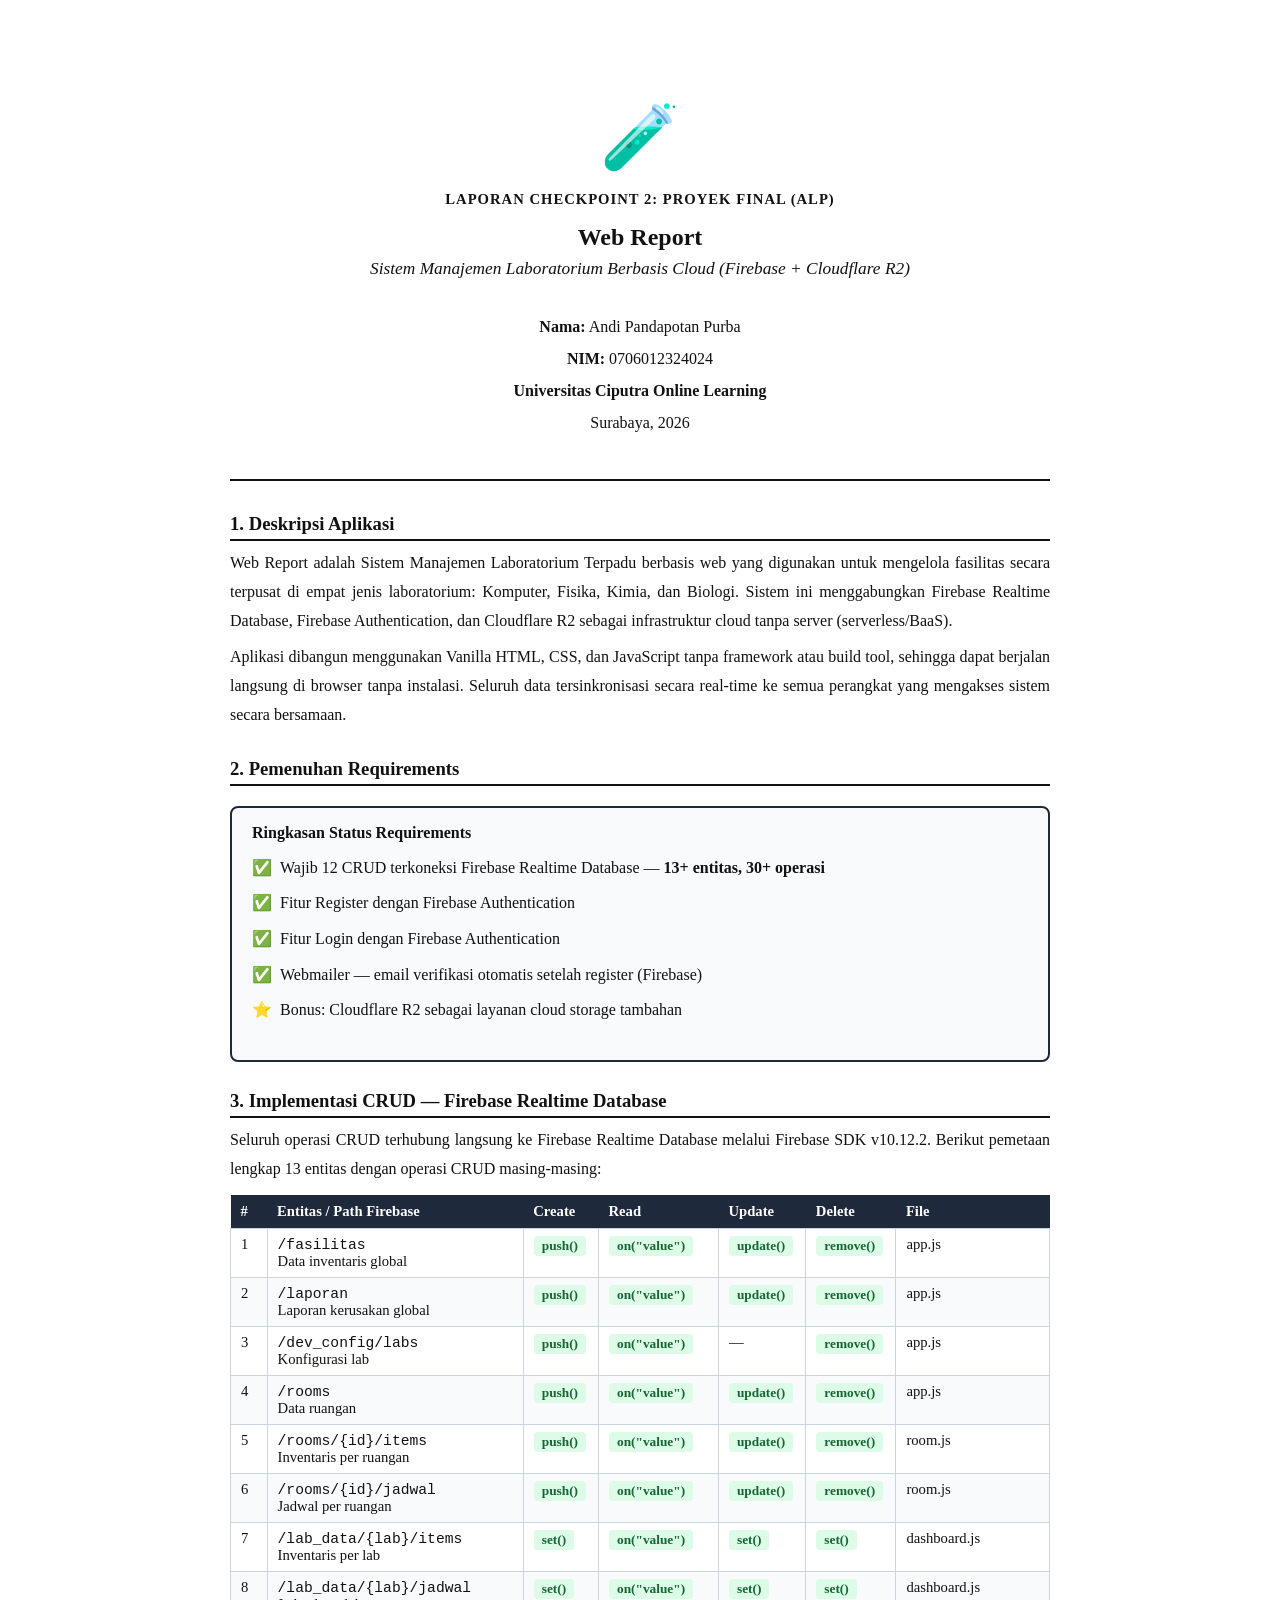
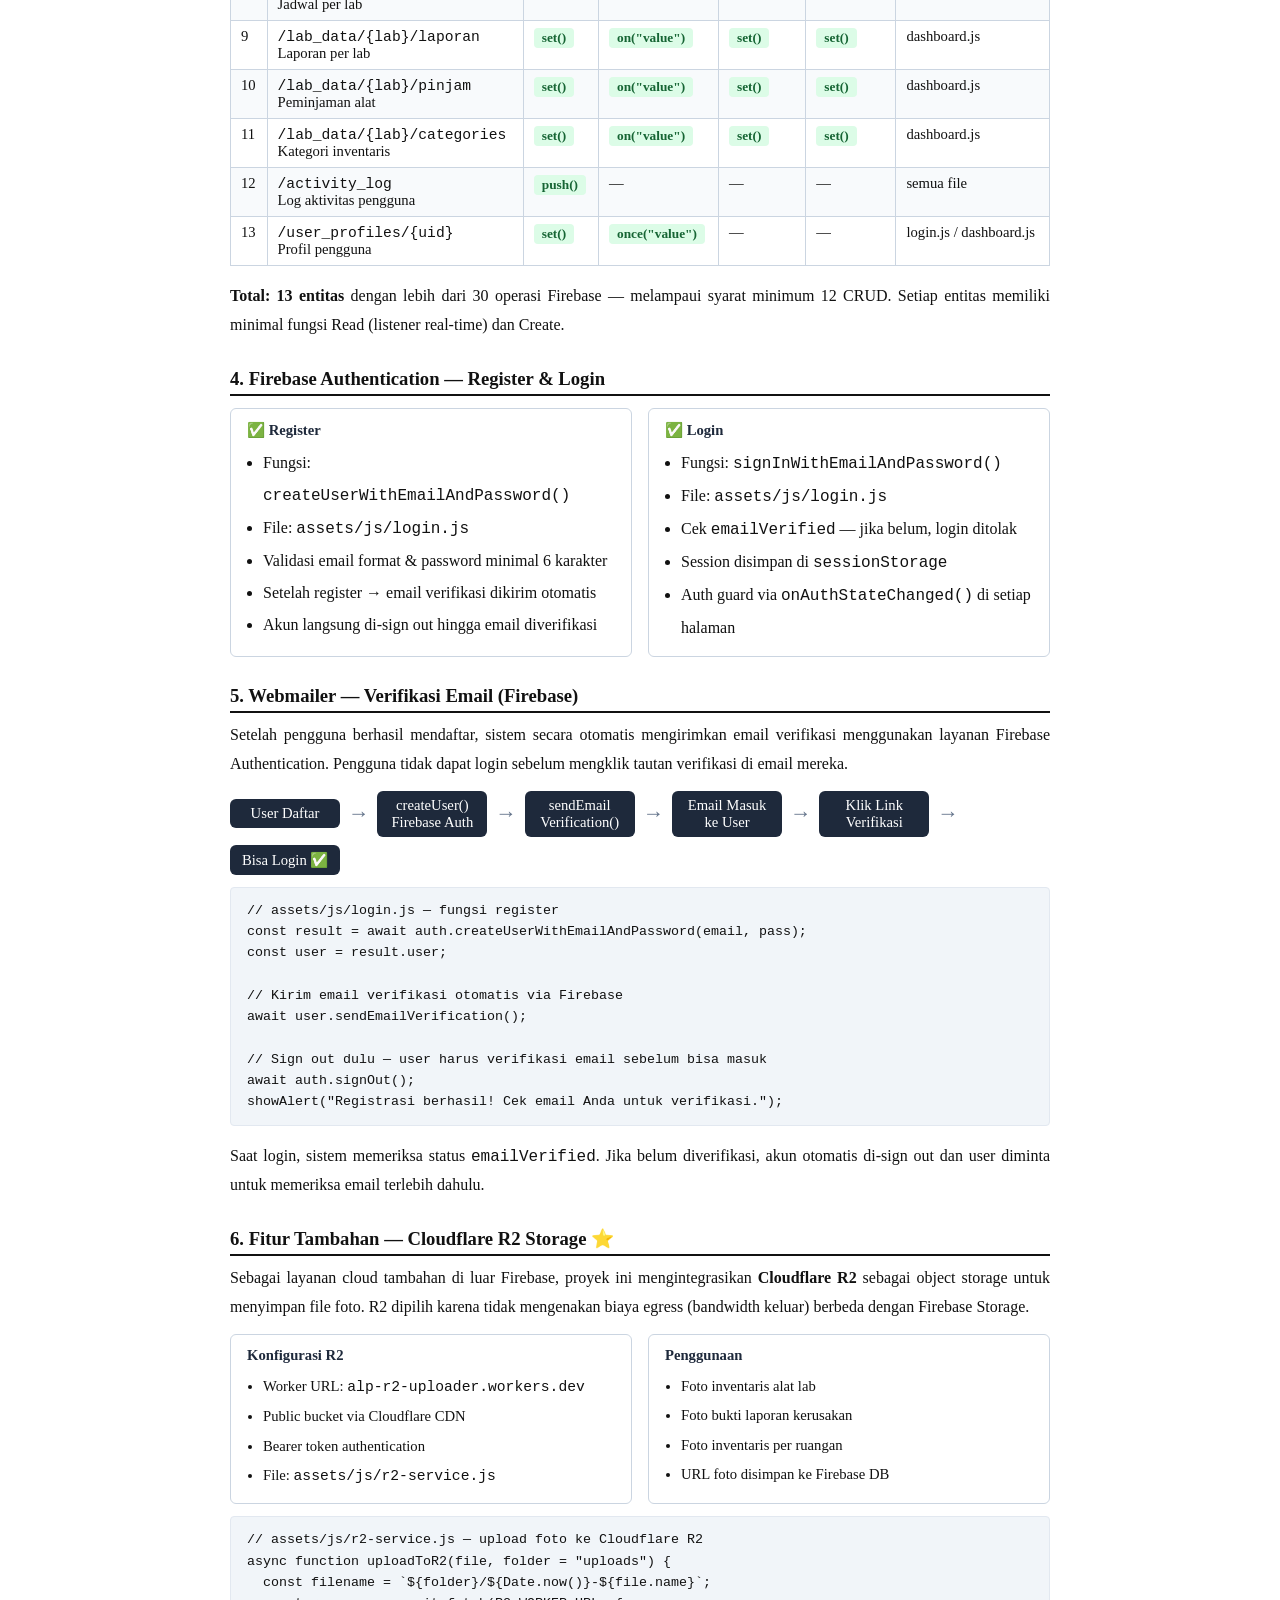
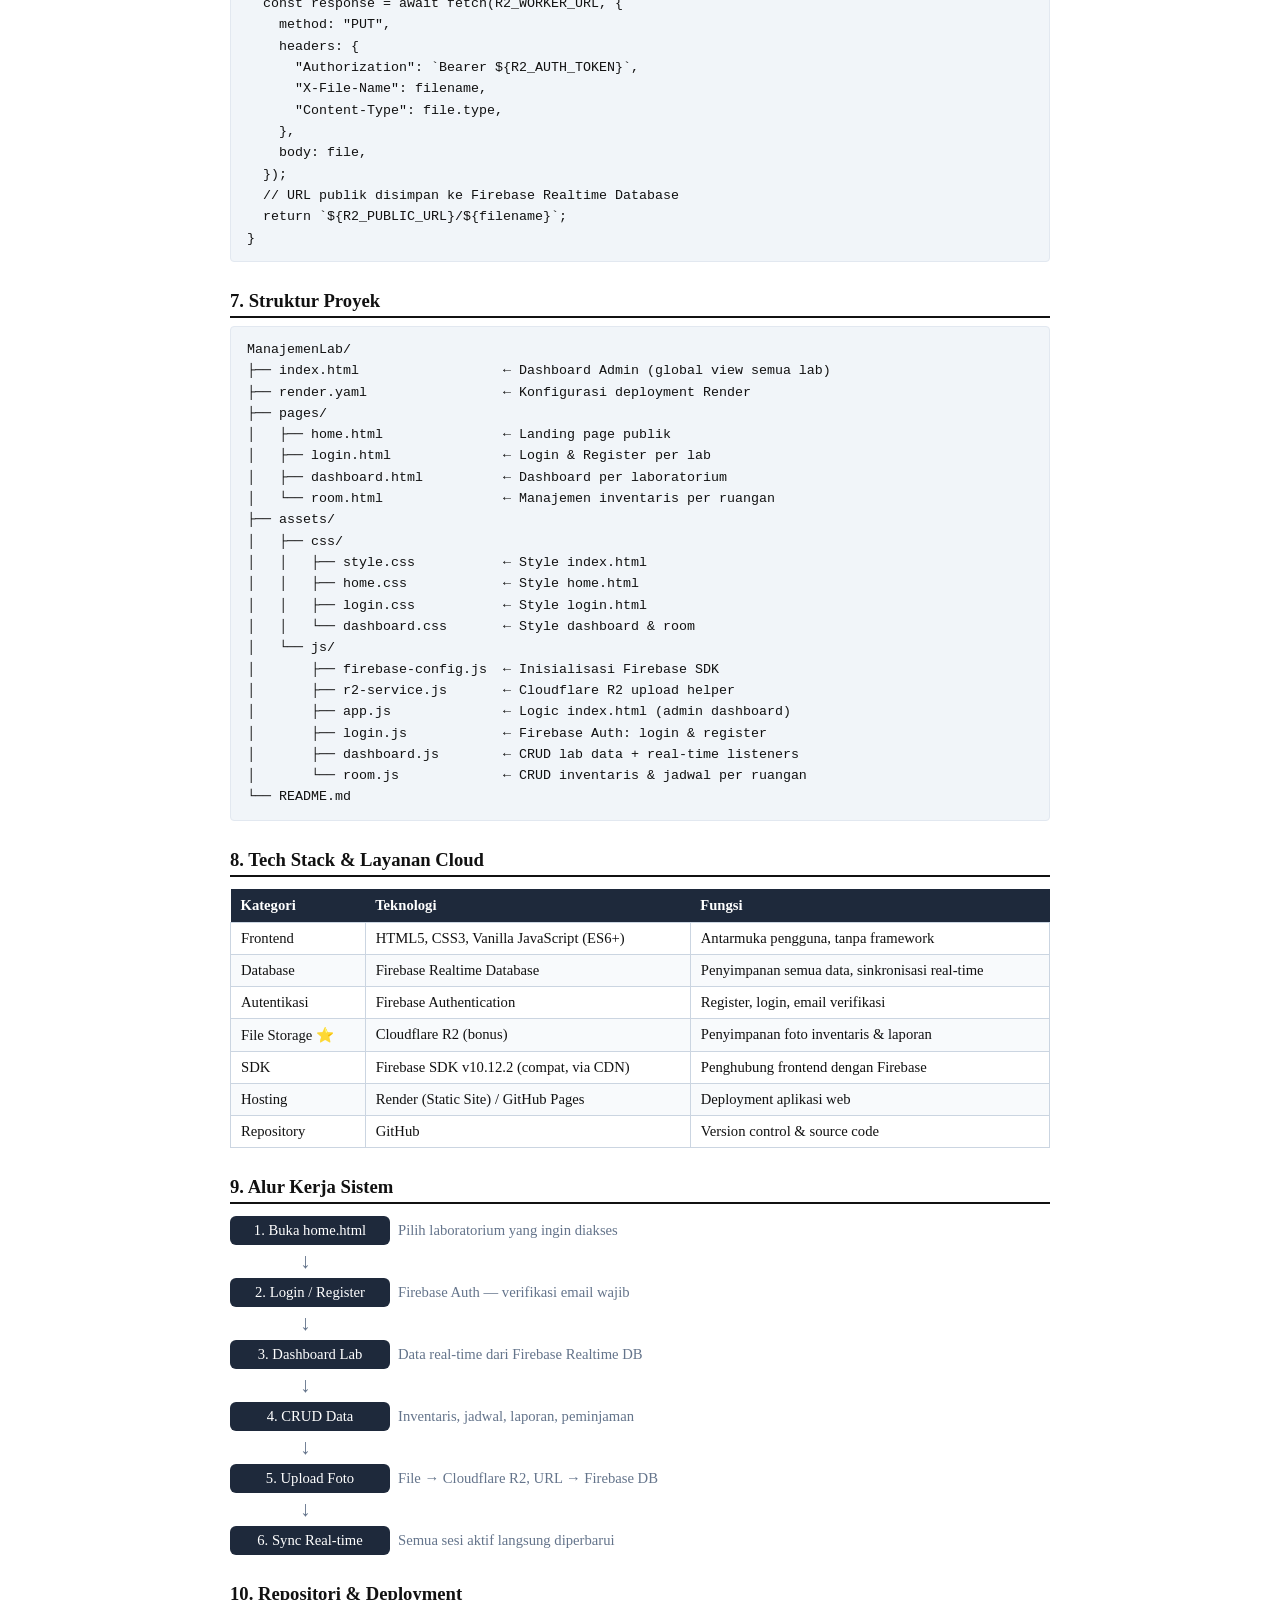
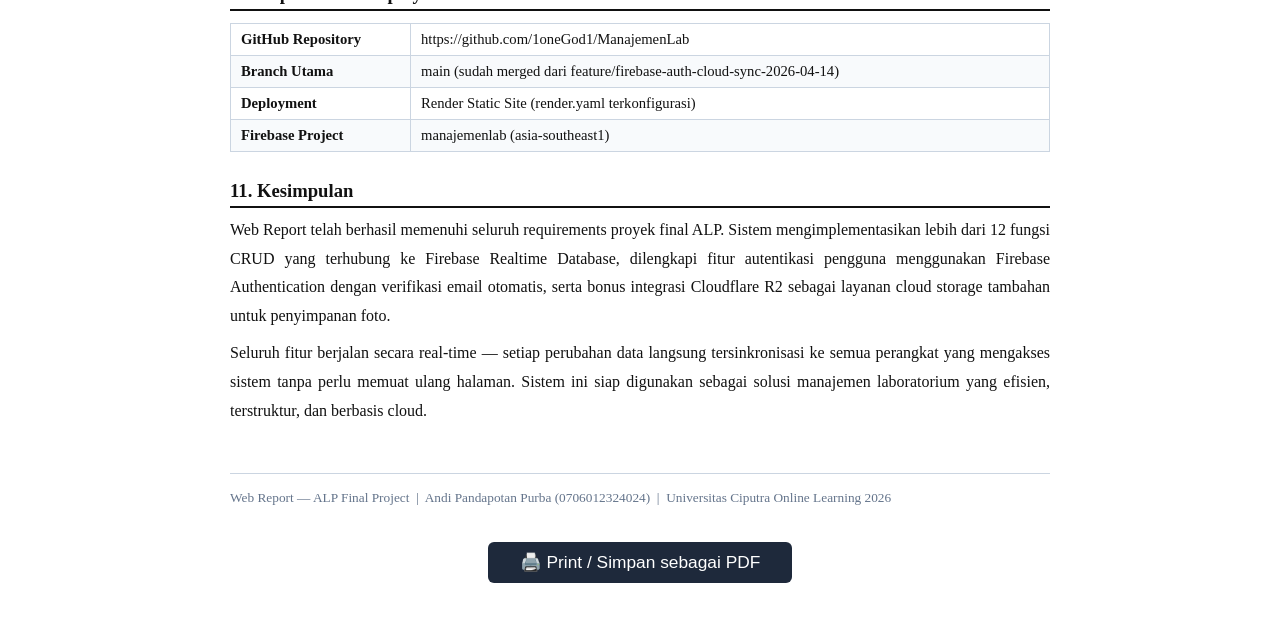
==== laporan-checkpoint2.html @ 84171e31 "Rebrand app name to Web Report" ====
<!DOCTYPE html>
<html lang="id">
<head>
  <meta charset="UTF-8" />
  <meta name="viewport" content="width=device-width, initial-scale=1.0" />
  <title>Laporan Checkpoint 2 — Web Report</title>
  <style>
    * { margin: 0; padding: 0; box-sizing: border-box; }

    body {
      font-family: "Times New Roman", Times, serif;
      font-size: 12pt;
      color: #111;
      background: #fff;
      padding: 40px;
      max-width: 900px;
      margin: 0 auto;
    }

    h1 { font-size: 16pt; text-align: center; margin-bottom: 4px; }
    h2 { font-size: 14pt; margin: 28px 0 8px; border-bottom: 2px solid #111; padding-bottom: 4px; }
    h3 { font-size: 12pt; margin: 16px 0 6px; }

    .cover {
      text-align: center;
      padding: 60px 0 40px;
      border-bottom: 2px solid #111;
      margin-bottom: 32px;
    }
    .cover .title { font-size: 18pt; font-weight: bold; margin: 16px 0 8px; }
    .cover .subtitle { font-size: 13pt; font-style: italic; margin-bottom: 32px; }
    .cover .meta { font-size: 12pt; line-height: 2; }
    .cover .logo { font-size: 48pt; margin-bottom: 16px; }

    p { line-height: 1.8; margin-bottom: 8px; text-align: justify; }

    table {
      width: 100%;
      border-collapse: collapse;
      margin: 12px 0 16px;
      font-size: 11pt;
    }
    th {
      background: #1e293b;
      color: #fff;
      padding: 8px 10px;
      text-align: left;
      font-weight: bold;
    }
    td { padding: 7px 10px; border: 1px solid #cbd5e1; vertical-align: top; }
    tr:nth-child(even) td { background: #f8fafc; }

    .badge {
      display: inline-block;
      padding: 2px 8px;
      border-radius: 4px;
      font-size: 10pt;
      font-weight: bold;
    }
    .badge.ok { background: #dcfce7; color: #166534; }
    .badge.warn { background: #fef9c3; color: #854d0e; }
    .badge.info { background: #dbeafe; color: #1e40af; }
    .badge.bonus { background: #f3e8ff; color: #6b21a8; }

    .checklist { list-style: none; padding: 0; margin: 8px 0 16px; }
    .checklist li { padding: 5px 0 5px 28px; position: relative; line-height: 1.6; }
    .checklist li::before { position: absolute; left: 0; }
    .checklist li.ok::before { content: "✅"; }
    .checklist li.bonus::before { content: "⭐"; }
    .checklist li.warn::before { content: "⚠️"; }

    .code {
      font-family: "Courier New", monospace;
      font-size: 10pt;
      background: #f1f5f9;
      border: 1px solid #e2e8f0;
      border-radius: 4px;
      padding: 12px 16px;
      margin: 8px 0 16px;
      white-space: pre;
      overflow-x: auto;
      line-height: 1.6;
    }

    .summary-box {
      border: 2px solid #1e293b;
      border-radius: 8px;
      padding: 16px 20px;
      margin: 20px 0;
      background: #f8fafc;
    }
    .summary-box h3 { margin-top: 0; }

    .two-col { display: grid; grid-template-columns: 1fr 1fr; gap: 16px; margin: 12px 0; }
    .col-box { border: 1px solid #cbd5e1; border-radius: 6px; padding: 12px 16px; }
    .col-box h4 { font-size: 11pt; margin-bottom: 8px; color: #1e293b; }

    .flow {
      display: flex;
      align-items: center;
      gap: 8px;
      flex-wrap: wrap;
      margin: 12px 0;
      font-size: 11pt;
    }
    .flow-step {
      background: #1e293b;
      color: #fff;
      padding: 6px 12px;
      border-radius: 6px;
      text-align: center;
      min-width: 110px;
    }
    .flow-arrow { font-size: 16pt; color: #64748b; }

    .req-result {
      display: grid;
      grid-template-columns: auto 1fr auto;
      gap: 8px 16px;
      align-items: center;
      margin: 12px 0;
    }
    .req-num { font-weight: bold; font-size: 13pt; }
    .req-text { line-height: 1.6; }
    .req-status { font-size: 16pt; }

    footer {
      margin-top: 48px;
      padding-top: 12px;
      border-top: 1px solid #cbd5e1;
      text-align: center;
      font-size: 10pt;
      color: #64748b;
    }

    @media print {
      body { padding: 20px; }
      .no-print { display: none; }
      h2 { page-break-before: auto; }
    }
  </style>
</head>
<body>

  <!-- COVER -->
  <div class="cover">
    <div class="logo">🧪</div>
    <div style="font-size:11pt; font-weight:bold; letter-spacing:1px">LAPORAN CHECKPOINT 2: PROYEK FINAL (ALP)</div>
    <div class="title">Web Report</div>
    <div class="subtitle">Sistem Manajemen Laboratorium Berbasis Cloud (Firebase + Cloudflare R2)</div>
    <div class="meta">
      <strong>Nama:</strong> Andi Pandapotan Purba<br>
      <strong>NIM:</strong> 0706012324024<br>
      <strong>Universitas Ciputra Online Learning</strong><br>
      Surabaya, 2026
    </div>
  </div>

  <!-- 1. DESKRIPSI -->
  <h2>1. Deskripsi Aplikasi</h2>
  <p>
    Web Report adalah Sistem Manajemen Laboratorium Terpadu berbasis web yang digunakan untuk
    mengelola fasilitas secara terpusat di empat jenis laboratorium: Komputer, Fisika, Kimia, dan Biologi.
    Sistem ini menggabungkan Firebase Realtime Database, Firebase Authentication, dan Cloudflare R2
    sebagai infrastruktur cloud tanpa server (serverless/BaaS).
  </p>
  <p>
    Aplikasi dibangun menggunakan Vanilla HTML, CSS, dan JavaScript tanpa framework atau build tool,
    sehingga dapat berjalan langsung di browser tanpa instalasi. Seluruh data tersinkronisasi secara
    real-time ke semua perangkat yang mengakses sistem secara bersamaan.
  </p>

  <!-- 2. CHECKLIST REQUIREMENTS -->
  <h2>2. Pemenuhan Requirements</h2>

  <div class="summary-box">
    <h3>Ringkasan Status Requirements</h3>
    <ul class="checklist">
      <li class="ok">Wajib 12 CRUD terkoneksi Firebase Realtime Database — <strong>13+ entitas, 30+ operasi</strong></li>
      <li class="ok">Fitur Register dengan Firebase Authentication</li>
      <li class="ok">Fitur Login dengan Firebase Authentication</li>
      <li class="ok">Webmailer — email verifikasi otomatis setelah register (Firebase)</li>
      <li class="bonus">Bonus: Cloudflare R2 sebagai layanan cloud storage tambahan</li>
    </ul>
  </div>

  <!-- 3. DETAIL CRUD -->
  <h2>3. Implementasi CRUD — Firebase Realtime Database</h2>
  <p>
    Seluruh operasi CRUD terhubung langsung ke Firebase Realtime Database melalui Firebase SDK v10.12.2.
    Berikut pemetaan lengkap 13 entitas dengan operasi CRUD masing-masing:
  </p>

  <table>
    <thead>
      <tr>
        <th>#</th>
        <th>Entitas / Path Firebase</th>
        <th>Create</th>
        <th>Read</th>
        <th>Update</th>
        <th>Delete</th>
        <th>File</th>
      </tr>
    </thead>
    <tbody>
      <tr>
        <td>1</td>
        <td><code>/fasilitas</code><br>Data inventaris global</td>
        <td><span class="badge ok">push()</span></td>
        <td><span class="badge ok">on("value")</span></td>
        <td><span class="badge ok">update()</span></td>
        <td><span class="badge ok">remove()</span></td>
        <td>app.js</td>
      </tr>
      <tr>
        <td>2</td>
        <td><code>/laporan</code><br>Laporan kerusakan global</td>
        <td><span class="badge ok">push()</span></td>
        <td><span class="badge ok">on("value")</span></td>
        <td><span class="badge ok">update()</span></td>
        <td><span class="badge ok">remove()</span></td>
        <td>app.js</td>
      </tr>
      <tr>
        <td>3</td>
        <td><code>/dev_config/labs</code><br>Konfigurasi lab</td>
        <td><span class="badge ok">push()</span></td>
        <td><span class="badge ok">on("value")</span></td>
        <td>—</td>
        <td><span class="badge ok">remove()</span></td>
        <td>app.js</td>
      </tr>
      <tr>
        <td>4</td>
        <td><code>/rooms</code><br>Data ruangan</td>
        <td><span class="badge ok">push()</span></td>
        <td><span class="badge ok">on("value")</span></td>
        <td><span class="badge ok">update()</span></td>
        <td><span class="badge ok">remove()</span></td>
        <td>app.js</td>
      </tr>
      <tr>
        <td>5</td>
        <td><code>/rooms/{id}/items</code><br>Inventaris per ruangan</td>
        <td><span class="badge ok">push()</span></td>
        <td><span class="badge ok">on("value")</span></td>
        <td><span class="badge ok">update()</span></td>
        <td><span class="badge ok">remove()</span></td>
        <td>room.js</td>
      </tr>
      <tr>
        <td>6</td>
        <td><code>/rooms/{id}/jadwal</code><br>Jadwal per ruangan</td>
        <td><span class="badge ok">push()</span></td>
        <td><span class="badge ok">on("value")</span></td>
        <td><span class="badge ok">update()</span></td>
        <td><span class="badge ok">remove()</span></td>
        <td>room.js</td>
      </tr>
      <tr>
        <td>7</td>
        <td><code>/lab_data/{lab}/items</code><br>Inventaris per lab</td>
        <td><span class="badge ok">set()</span></td>
        <td><span class="badge ok">on("value")</span></td>
        <td><span class="badge ok">set()</span></td>
        <td><span class="badge ok">set()</span></td>
        <td>dashboard.js</td>
      </tr>
      <tr>
        <td>8</td>
        <td><code>/lab_data/{lab}/jadwal</code><br>Jadwal per lab</td>
        <td><span class="badge ok">set()</span></td>
        <td><span class="badge ok">on("value")</span></td>
        <td><span class="badge ok">set()</span></td>
        <td><span class="badge ok">set()</span></td>
        <td>dashboard.js</td>
      </tr>
      <tr>
        <td>9</td>
        <td><code>/lab_data/{lab}/laporan</code><br>Laporan per lab</td>
        <td><span class="badge ok">set()</span></td>
        <td><span class="badge ok">on("value")</span></td>
        <td><span class="badge ok">set()</span></td>
        <td><span class="badge ok">set()</span></td>
        <td>dashboard.js</td>
      </tr>
      <tr>
        <td>10</td>
        <td><code>/lab_data/{lab}/pinjam</code><br>Peminjaman alat</td>
        <td><span class="badge ok">set()</span></td>
        <td><span class="badge ok">on("value")</span></td>
        <td><span class="badge ok">set()</span></td>
        <td><span class="badge ok">set()</span></td>
        <td>dashboard.js</td>
      </tr>
      <tr>
        <td>11</td>
        <td><code>/lab_data/{lab}/categories</code><br>Kategori inventaris</td>
        <td><span class="badge ok">set()</span></td>
        <td><span class="badge ok">on("value")</span></td>
        <td><span class="badge ok">set()</span></td>
        <td><span class="badge ok">set()</span></td>
        <td>dashboard.js</td>
      </tr>
      <tr>
        <td>12</td>
        <td><code>/activity_log</code><br>Log aktivitas pengguna</td>
        <td><span class="badge ok">push()</span></td>
        <td>—</td>
        <td>—</td>
        <td>—</td>
        <td>semua file</td>
      </tr>
      <tr>
        <td>13</td>
        <td><code>/user_profiles/{uid}</code><br>Profil pengguna</td>
        <td><span class="badge ok">set()</span></td>
        <td><span class="badge ok">once("value")</span></td>
        <td>—</td>
        <td>—</td>
        <td>login.js / dashboard.js</td>
      </tr>
    </tbody>
  </table>

  <p>
    <strong>Total: 13 entitas</strong> dengan lebih dari 30 operasi Firebase — melampaui syarat minimum 12 CRUD.
    Setiap entitas memiliki minimal fungsi Read (listener real-time) dan Create.
  </p>

  <!-- 4. AUTH -->
  <h2>4. Firebase Authentication — Register & Login</h2>

  <div class="two-col">
    <div class="col-box">
      <h4>✅ Register</h4>
      <ul style="padding-left:16px; line-height:2">
        <li>Fungsi: <code>createUserWithEmailAndPassword()</code></li>
        <li>File: <code>assets/js/login.js</code></li>
        <li>Validasi email format & password minimal 6 karakter</li>
        <li>Setelah register → email verifikasi dikirim otomatis</li>
        <li>Akun langsung di-sign out hingga email diverifikasi</li>
      </ul>
    </div>
    <div class="col-box">
      <h4>✅ Login</h4>
      <ul style="padding-left:16px; line-height:2">
        <li>Fungsi: <code>signInWithEmailAndPassword()</code></li>
        <li>File: <code>assets/js/login.js</code></li>
        <li>Cek <code>emailVerified</code> — jika belum, login ditolak</li>
        <li>Session disimpan di <code>sessionStorage</code></li>
        <li>Auth guard via <code>onAuthStateChanged()</code> di setiap halaman</li>
      </ul>
    </div>
  </div>

  <!-- 5. WEBMAILER -->
  <h2>5. Webmailer — Verifikasi Email (Firebase)</h2>
  <p>
    Setelah pengguna berhasil mendaftar, sistem secara otomatis mengirimkan email verifikasi
    menggunakan layanan Firebase Authentication. Pengguna tidak dapat login sebelum mengklik
    tautan verifikasi di email mereka.
  </p>

  <div class="flow">
    <div class="flow-step">User Daftar</div>
    <div class="flow-arrow">→</div>
    <div class="flow-step">createUser()<br>Firebase Auth</div>
    <div class="flow-arrow">→</div>
    <div class="flow-step">sendEmail<br>Verification()</div>
    <div class="flow-arrow">→</div>
    <div class="flow-step">Email Masuk<br>ke User</div>
    <div class="flow-arrow">→</div>
    <div class="flow-step">Klik Link<br>Verifikasi</div>
    <div class="flow-arrow">→</div>
    <div class="flow-step">Bisa Login ✅</div>
  </div>

  <div class="code">// assets/js/login.js — fungsi register
const result = await auth.createUserWithEmailAndPassword(email, pass);
const user = result.user;

// Kirim email verifikasi otomatis via Firebase
await user.sendEmailVerification();

// Sign out dulu — user harus verifikasi email sebelum bisa masuk
await auth.signOut();
showAlert("Registrasi berhasil! Cek email Anda untuk verifikasi.");</div>

  <p>
    Saat login, sistem memeriksa status <code>emailVerified</code>. Jika belum diverifikasi,
    akun otomatis di-sign out dan user diminta untuk memeriksa email terlebih dahulu.
  </p>

  <!-- 6. BONUS -->
  <h2>6. Fitur Tambahan — Cloudflare R2 Storage ⭐</h2>
  <p>
    Sebagai layanan cloud tambahan di luar Firebase, proyek ini mengintegrasikan
    <strong>Cloudflare R2</strong> sebagai object storage untuk menyimpan file foto.
    R2 dipilih karena tidak mengenakan biaya egress (bandwidth keluar) berbeda dengan
    Firebase Storage.
  </p>

  <div class="two-col">
    <div class="col-box">
      <h4>Konfigurasi R2</h4>
      <ul style="padding-left:16px; line-height:2; font-size:11pt">
        <li>Worker URL: <code>alp-r2-uploader.workers.dev</code></li>
        <li>Public bucket via Cloudflare CDN</li>
        <li>Bearer token authentication</li>
        <li>File: <code>assets/js/r2-service.js</code></li>
      </ul>
    </div>
    <div class="col-box">
      <h4>Penggunaan</h4>
      <ul style="padding-left:16px; line-height:2; font-size:11pt">
        <li>Foto inventaris alat lab</li>
        <li>Foto bukti laporan kerusakan</li>
        <li>Foto inventaris per ruangan</li>
        <li>URL foto disimpan ke Firebase DB</li>
      </ul>
    </div>
  </div>

  <div class="code">// assets/js/r2-service.js — upload foto ke Cloudflare R2
async function uploadToR2(file, folder = "uploads") {
  const filename = `${folder}/${Date.now()}-${file.name}`;
  const response = await fetch(R2_WORKER_URL, {
    method: "PUT",
    headers: {
      "Authorization": `Bearer ${R2_AUTH_TOKEN}`,
      "X-File-Name": filename,
      "Content-Type": file.type,
    },
    body: file,
  });
  // URL publik disimpan ke Firebase Realtime Database
  return `${R2_PUBLIC_URL}/${filename}`;
}</div>

  <!-- 7. STRUKTUR FILE -->
  <h2>7. Struktur Proyek</h2>

  <div class="code">ManajemenLab/
├── index.html                  ← Dashboard Admin (global view semua lab)
├── render.yaml                 ← Konfigurasi deployment Render
├── pages/
│   ├── home.html               ← Landing page publik
│   ├── login.html              ← Login & Register per lab
│   ├── dashboard.html          ← Dashboard per laboratorium
│   └── room.html               ← Manajemen inventaris per ruangan
├── assets/
│   ├── css/
│   │   ├── style.css           ← Style index.html
│   │   ├── home.css            ← Style home.html
│   │   ├── login.css           ← Style login.html
│   │   └── dashboard.css       ← Style dashboard & room
│   └── js/
│       ├── firebase-config.js  ← Inisialisasi Firebase SDK
│       ├── r2-service.js       ← Cloudflare R2 upload helper
│       ├── app.js              ← Logic index.html (admin dashboard)
│       ├── login.js            ← Firebase Auth: login & register
│       ├── dashboard.js        ← CRUD lab data + real-time listeners
│       └── room.js             ← CRUD inventaris & jadwal per ruangan
└── README.md</div>

  <!-- 8. TECH STACK -->
  <h2>8. Tech Stack & Layanan Cloud</h2>

  <table>
    <thead>
      <tr><th>Kategori</th><th>Teknologi</th><th>Fungsi</th></tr>
    </thead>
    <tbody>
      <tr>
        <td>Frontend</td>
        <td>HTML5, CSS3, Vanilla JavaScript (ES6+)</td>
        <td>Antarmuka pengguna, tanpa framework</td>
      </tr>
      <tr>
        <td>Database</td>
        <td>Firebase Realtime Database</td>
        <td>Penyimpanan semua data, sinkronisasi real-time</td>
      </tr>
      <tr>
        <td>Autentikasi</td>
        <td>Firebase Authentication</td>
        <td>Register, login, email verifikasi</td>
      </tr>
      <tr>
        <td>File Storage ⭐</td>
        <td>Cloudflare R2 (bonus)</td>
        <td>Penyimpanan foto inventaris & laporan</td>
      </tr>
      <tr>
        <td>SDK</td>
        <td>Firebase SDK v10.12.2 (compat, via CDN)</td>
        <td>Penghubung frontend dengan Firebase</td>
      </tr>
      <tr>
        <td>Hosting</td>
        <td>Render (Static Site) / GitHub Pages</td>
        <td>Deployment aplikasi web</td>
      </tr>
      <tr>
        <td>Repository</td>
        <td>GitHub</td>
        <td>Version control & source code</td>
      </tr>
    </tbody>
  </table>

  <!-- 9. ALUR SISTEM -->
  <h2>9. Alur Kerja Sistem</h2>

  <div class="flow" style="flex-direction:column; align-items:flex-start; gap:4px">
    <div style="display:flex; align-items:center; gap:8px">
      <div class="flow-step" style="min-width:160px">1. Buka home.html</div>
      <span style="color:#64748b">Pilih laboratorium yang ingin diakses</span>
    </div>
    <div class="flow-arrow" style="padding-left:70px">↓</div>
    <div style="display:flex; align-items:center; gap:8px">
      <div class="flow-step" style="min-width:160px">2. Login / Register</div>
      <span style="color:#64748b">Firebase Auth — verifikasi email wajib</span>
    </div>
    <div class="flow-arrow" style="padding-left:70px">↓</div>
    <div style="display:flex; align-items:center; gap:8px">
      <div class="flow-step" style="min-width:160px">3. Dashboard Lab</div>
      <span style="color:#64748b">Data real-time dari Firebase Realtime DB</span>
    </div>
    <div class="flow-arrow" style="padding-left:70px">↓</div>
    <div style="display:flex; align-items:center; gap:8px">
      <div class="flow-step" style="min-width:160px">4. CRUD Data</div>
      <span style="color:#64748b">Inventaris, jadwal, laporan, peminjaman</span>
    </div>
    <div class="flow-arrow" style="padding-left:70px">↓</div>
    <div style="display:flex; align-items:center; gap:8px">
      <div class="flow-step" style="min-width:160px">5. Upload Foto</div>
      <span style="color:#64748b">File → Cloudflare R2, URL → Firebase DB</span>
    </div>
    <div class="flow-arrow" style="padding-left:70px">↓</div>
    <div style="display:flex; align-items:center; gap:8px">
      <div class="flow-step" style="min-width:160px">6. Sync Real-time</div>
      <span style="color:#64748b">Semua sesi aktif langsung diperbarui</span>
    </div>
  </div>

  <!-- 10. REPOSITORI -->
  <h2>10. Repositori & Deployment</h2>
  <table>
    <tbody>
      <tr><td style="width:180px"><strong>GitHub Repository</strong></td><td>https://github.com/1oneGod1/ManajemenLab</td></tr>
      <tr><td><strong>Branch Utama</strong></td><td>main (sudah merged dari feature/firebase-auth-cloud-sync-2026-04-14)</td></tr>
      <tr><td><strong>Deployment</strong></td><td>Render Static Site (render.yaml terkonfigurasi)</td></tr>
      <tr><td><strong>Firebase Project</strong></td><td>manajemenlab (asia-southeast1)</td></tr>
    </tbody>
  </table>

  <!-- KESIMPULAN -->
  <h2>11. Kesimpulan</h2>
  <p>
    Web Report telah berhasil memenuhi seluruh requirements proyek final ALP. Sistem mengimplementasikan
    lebih dari 12 fungsi CRUD yang terhubung ke Firebase Realtime Database, dilengkapi fitur autentikasi
    pengguna menggunakan Firebase Authentication dengan verifikasi email otomatis, serta bonus integrasi
    Cloudflare R2 sebagai layanan cloud storage tambahan untuk penyimpanan foto.
  </p>
  <p>
    Seluruh fitur berjalan secara real-time — setiap perubahan data langsung tersinkronisasi ke semua
    perangkat yang mengakses sistem tanpa perlu memuat ulang halaman. Sistem ini siap digunakan sebagai
    solusi manajemen laboratorium yang efisien, terstruktur, dan berbasis cloud.
  </p>

  <footer>
    <p>Web Report — ALP Final Project &nbsp;|&nbsp; Andi Pandapotan Purba (0706012324024) &nbsp;|&nbsp; Universitas Ciputra Online Learning 2026</p>
  </footer>

  <div class="no-print" style="margin-top:32px; text-align:center">
    <button onclick="window.print()" style="padding:10px 32px; font-size:13pt; background:#1e293b; color:#fff; border:none; border-radius:6px; cursor:pointer">
      🖨️ Print / Simpan sebagai PDF
    </button>
  </div>

</body>
</html>
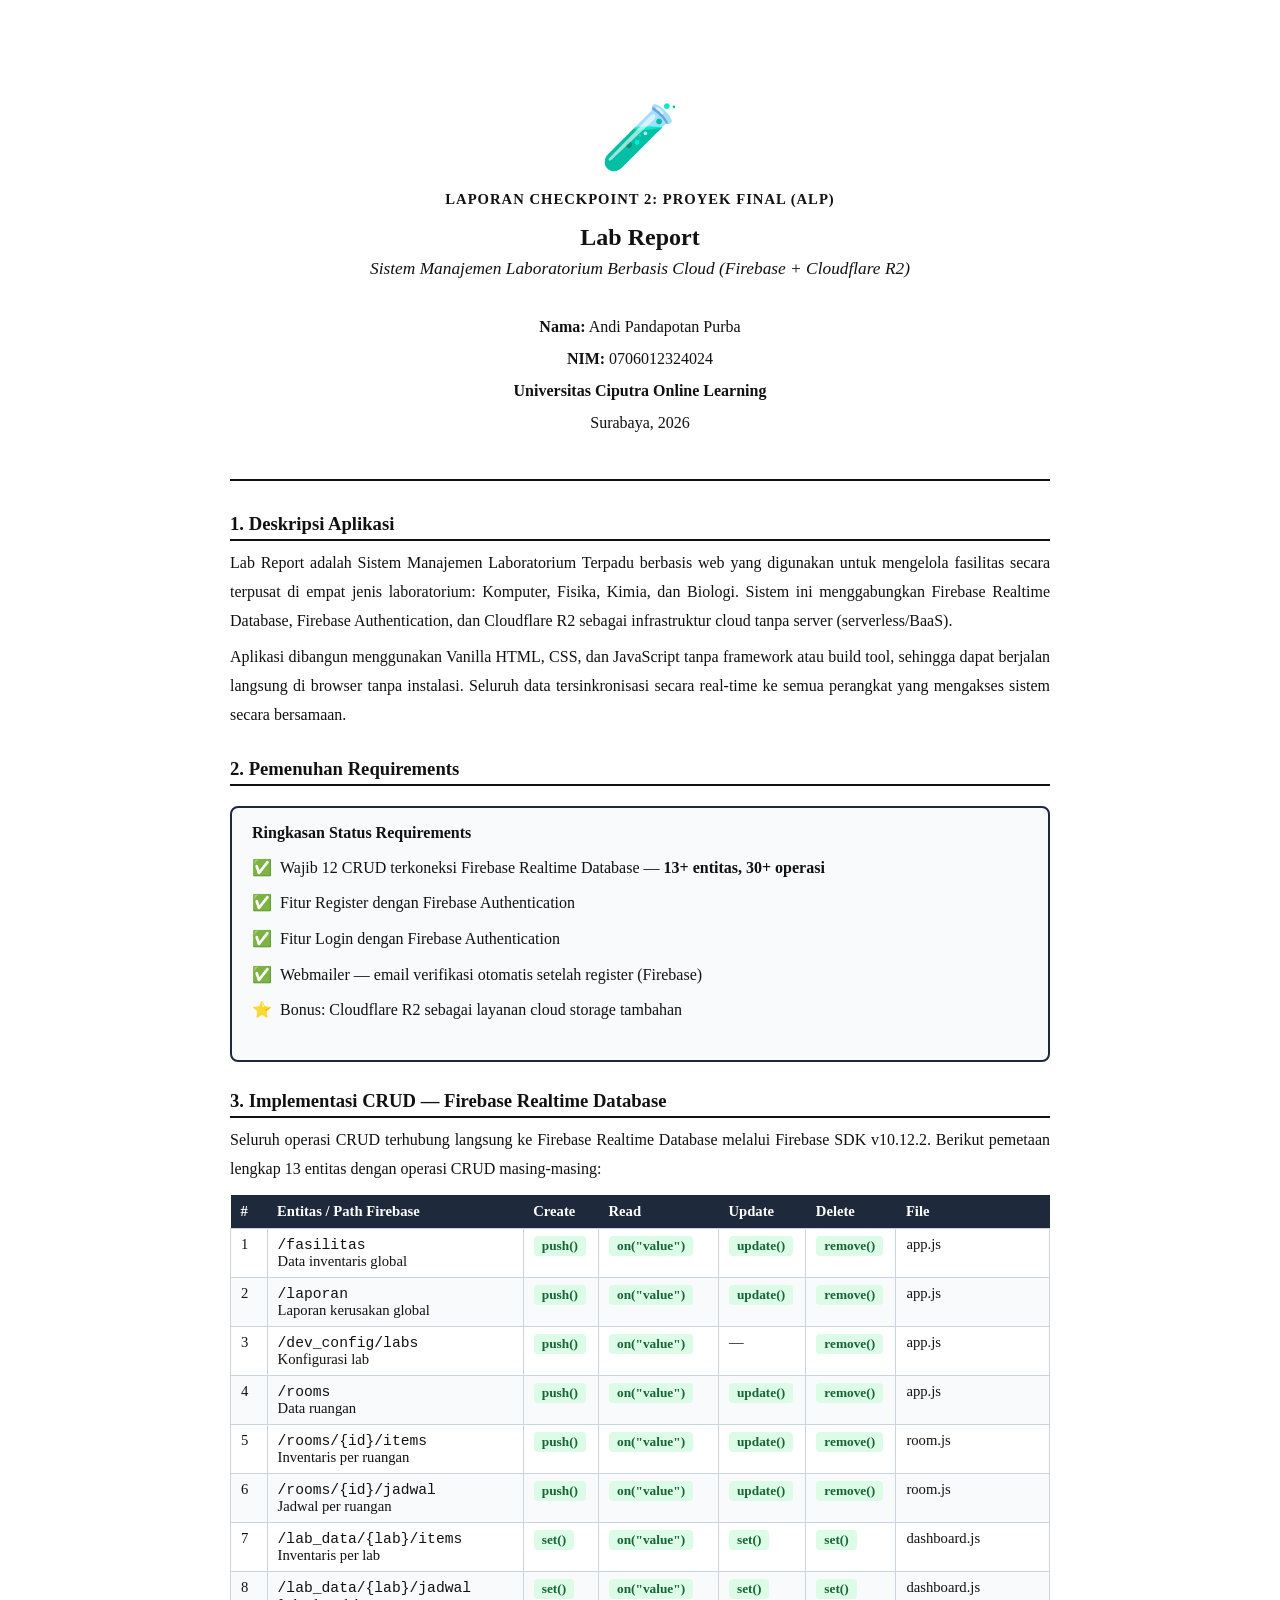
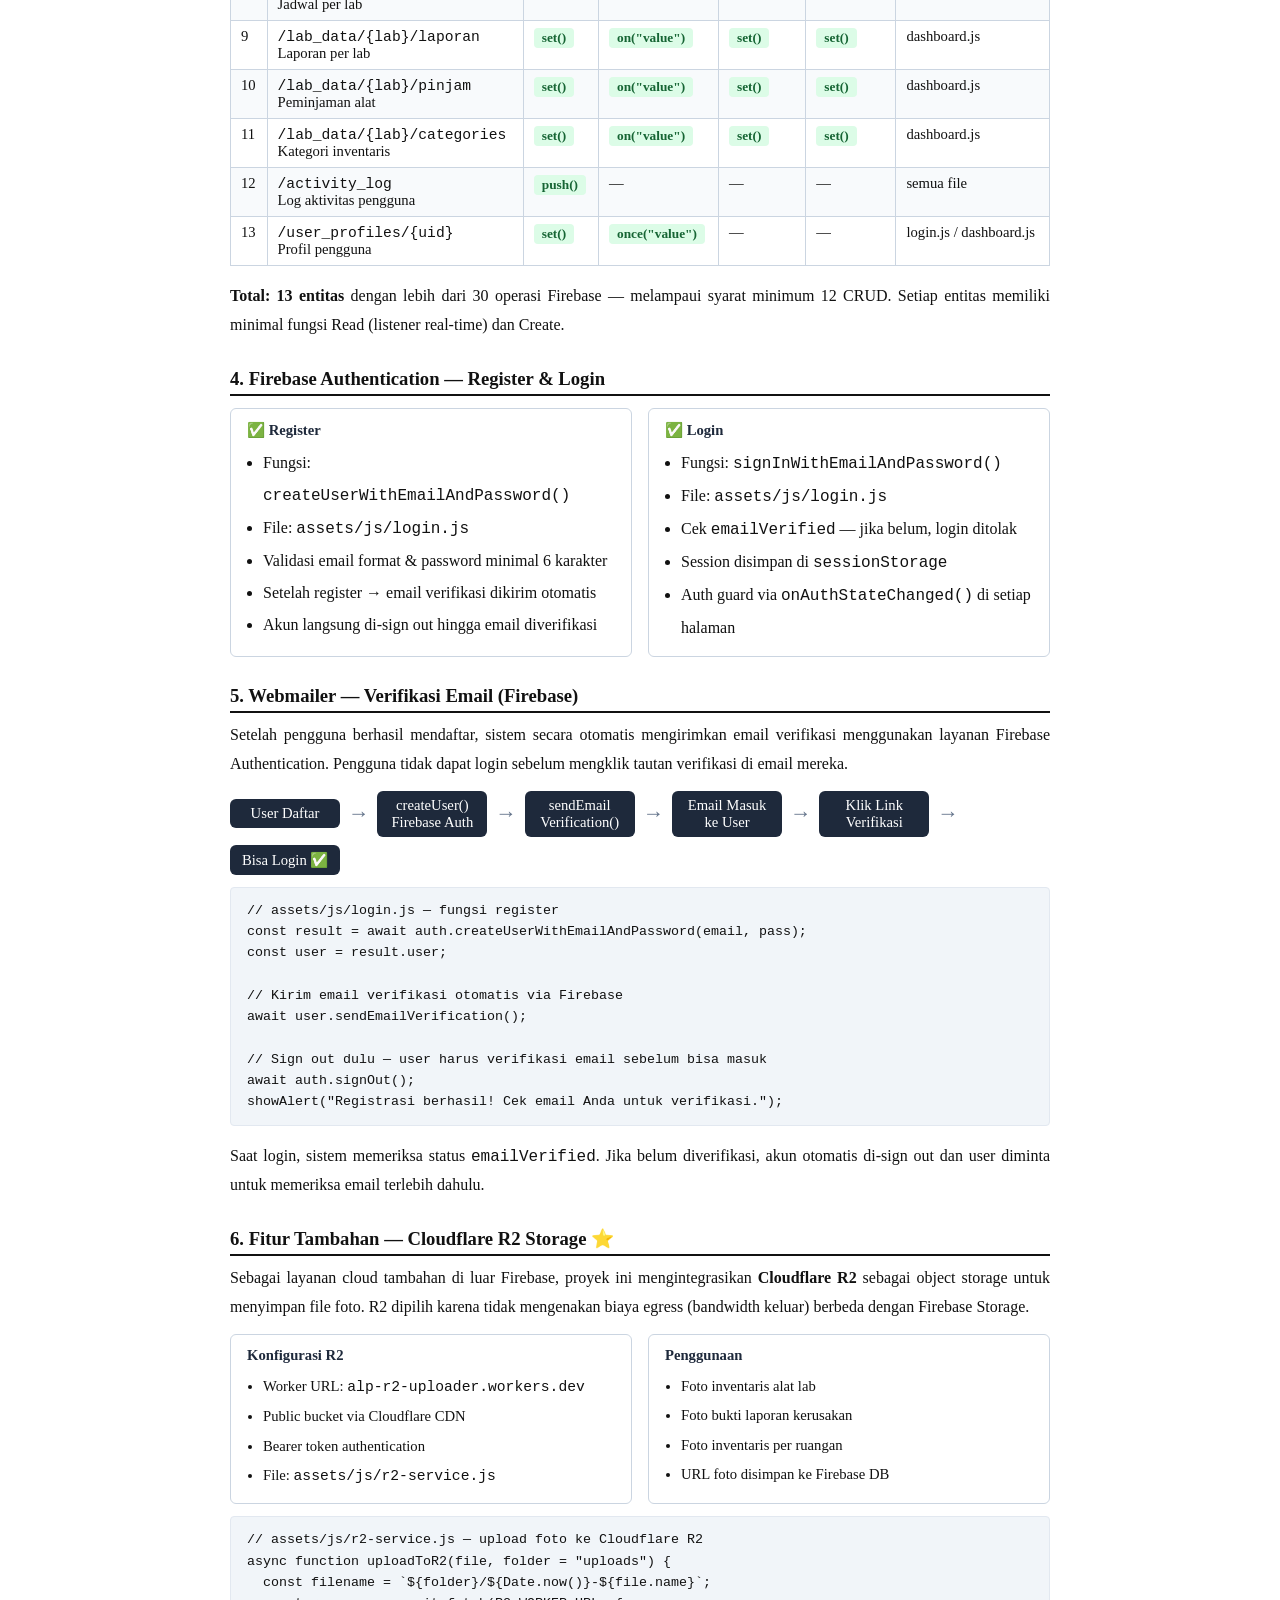
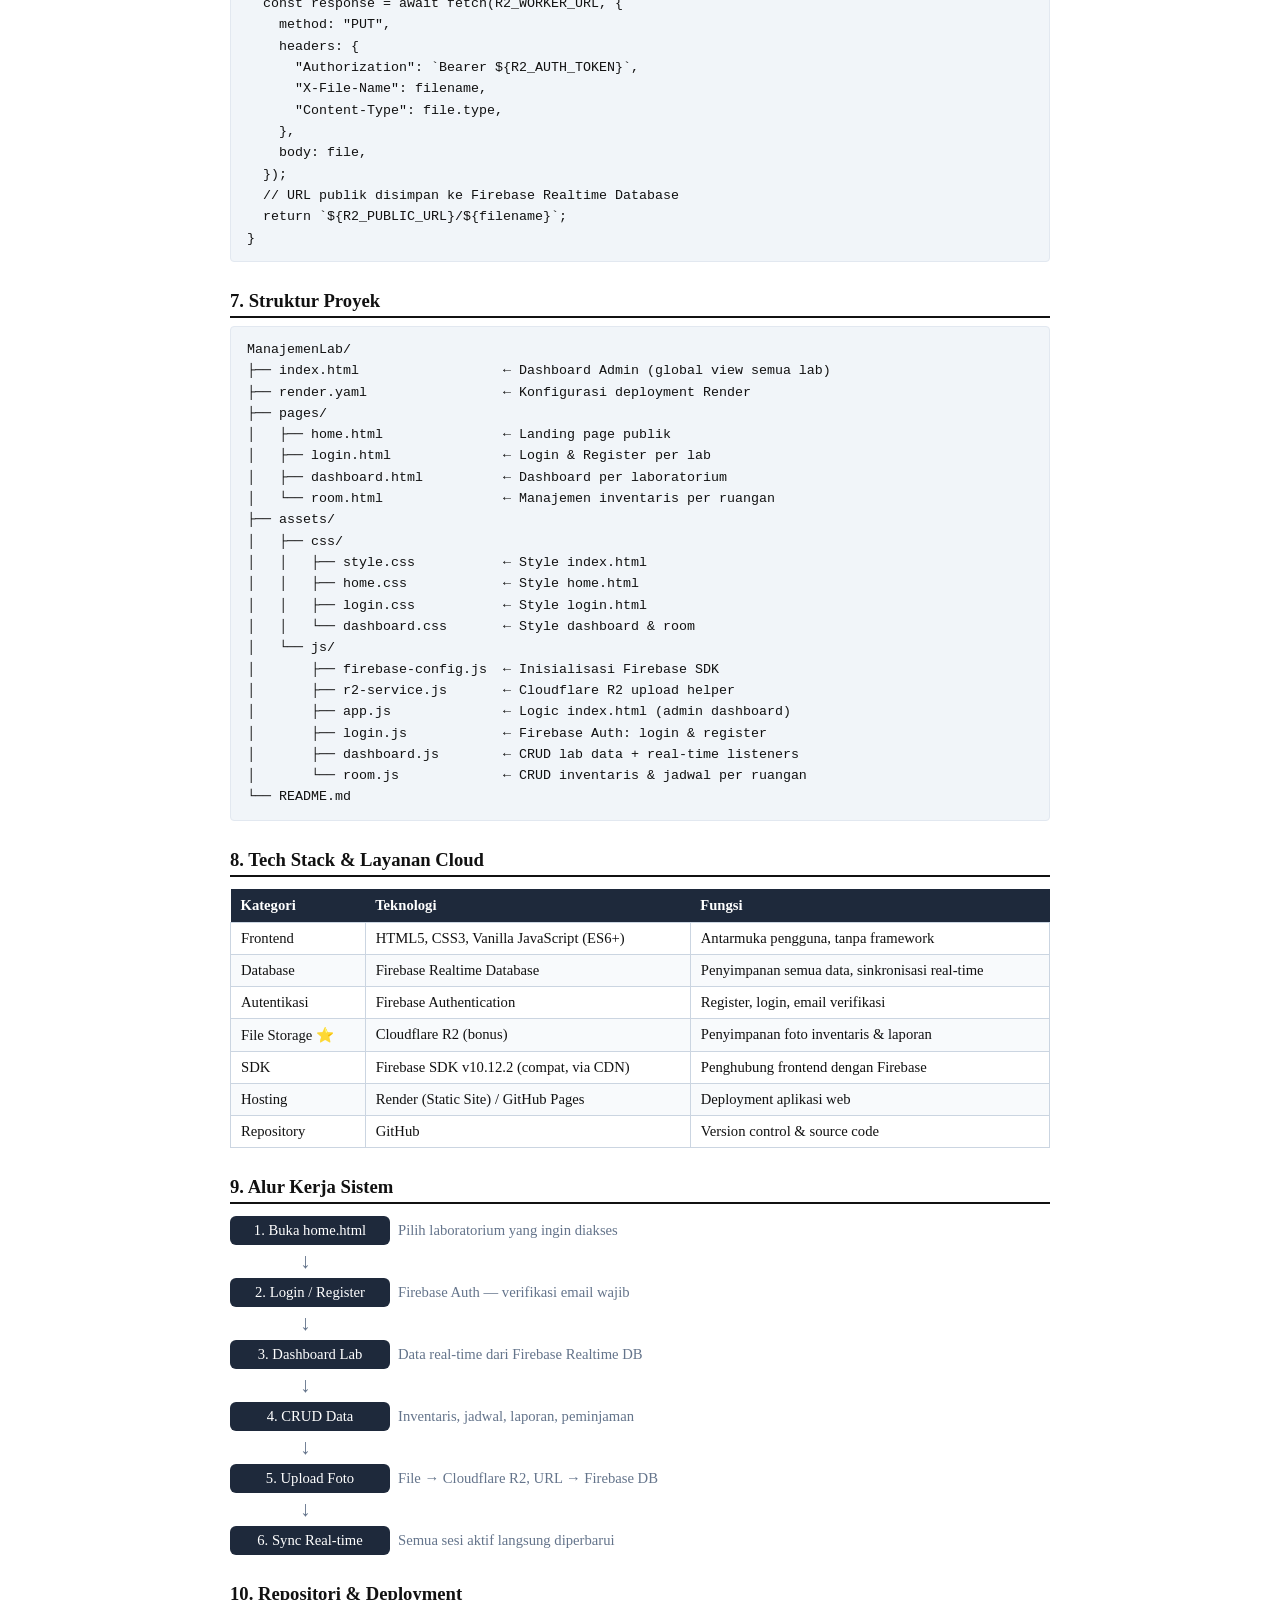
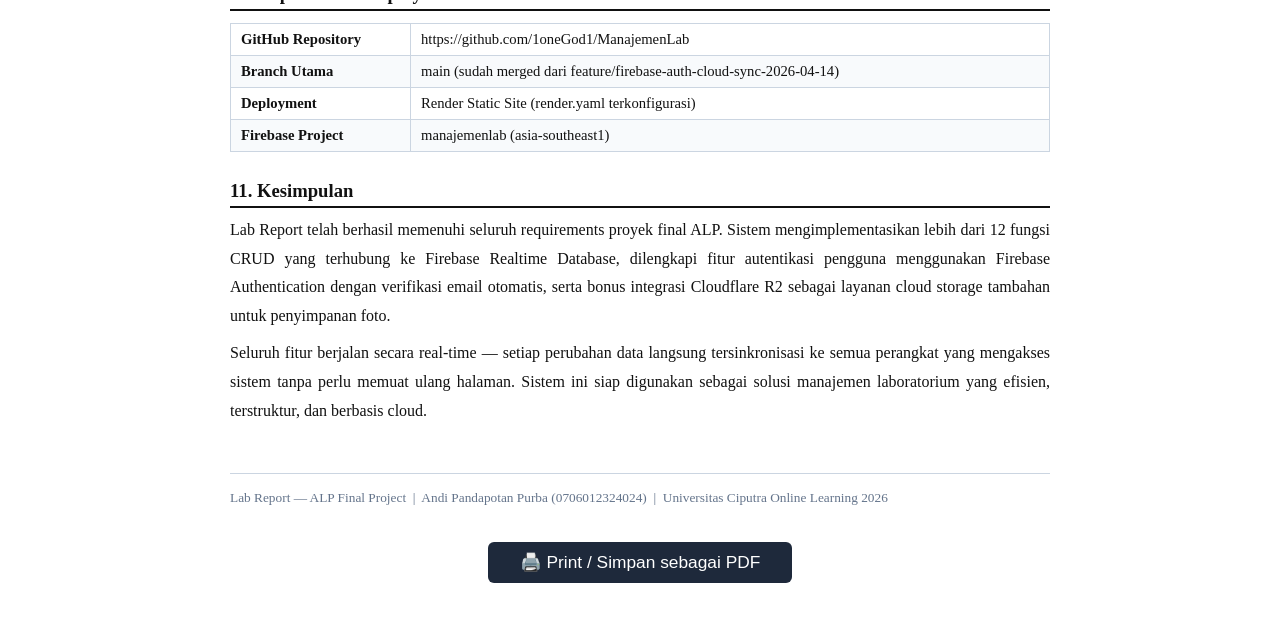
==== commit 5069771b: "Restore Lab Report branding and add Firebase Hosting config" ====
--- a/laporan-checkpoint2.html
+++ b/laporan-checkpoint2.html
@@ -3,7 +3,7 @@
 <head>
   <meta charset="UTF-8" />
   <meta name="viewport" content="width=device-width, initial-scale=1.0" />
-  <title>Laporan Checkpoint 2 — Web Report</title>
+  <title>Laporan Checkpoint 2 — Lab Report</title>
   <style>
     * { margin: 0; padding: 0; box-sizing: border-box; }
 
@@ -146,7 +146,7 @@
   <div class="cover">
     <div class="logo">🧪</div>
     <div style="font-size:11pt; font-weight:bold; letter-spacing:1px">LAPORAN CHECKPOINT 2: PROYEK FINAL (ALP)</div>
-    <div class="title">Web Report</div>
+    <div class="title">Lab Report</div>
     <div class="subtitle">Sistem Manajemen Laboratorium Berbasis Cloud (Firebase + Cloudflare R2)</div>
     <div class="meta">
       <strong>Nama:</strong> Andi Pandapotan Purba<br>
@@ -159,7 +159,7 @@
   <!-- 1. DESKRIPSI -->
   <h2>1. Deskripsi Aplikasi</h2>
   <p>
-    Web Report adalah Sistem Manajemen Laboratorium Terpadu berbasis web yang digunakan untuk
+    Lab Report adalah Sistem Manajemen Laboratorium Terpadu berbasis web yang digunakan untuk
     mengelola fasilitas secara terpusat di empat jenis laboratorium: Komputer, Fisika, Kimia, dan Biologi.
     Sistem ini menggabungkan Firebase Realtime Database, Firebase Authentication, dan Cloudflare R2
     sebagai infrastruktur cloud tanpa server (serverless/BaaS).
@@ -560,7 +560,7 @@
   <!-- KESIMPULAN -->
   <h2>11. Kesimpulan</h2>
   <p>
-    Web Report telah berhasil memenuhi seluruh requirements proyek final ALP. Sistem mengimplementasikan
+    Lab Report telah berhasil memenuhi seluruh requirements proyek final ALP. Sistem mengimplementasikan
     lebih dari 12 fungsi CRUD yang terhubung ke Firebase Realtime Database, dilengkapi fitur autentikasi
     pengguna menggunakan Firebase Authentication dengan verifikasi email otomatis, serta bonus integrasi
     Cloudflare R2 sebagai layanan cloud storage tambahan untuk penyimpanan foto.
@@ -572,7 +572,7 @@
   </p>
 
   <footer>
-    <p>Web Report — ALP Final Project &nbsp;|&nbsp; Andi Pandapotan Purba (0706012324024) &nbsp;|&nbsp; Universitas Ciputra Online Learning 2026</p>
+    <p>Lab Report — ALP Final Project &nbsp;|&nbsp; Andi Pandapotan Purba (0706012324024) &nbsp;|&nbsp; Universitas Ciputra Online Learning 2026</p>
   </footer>
 
   <div class="no-print" style="margin-top:32px; text-align:center">
